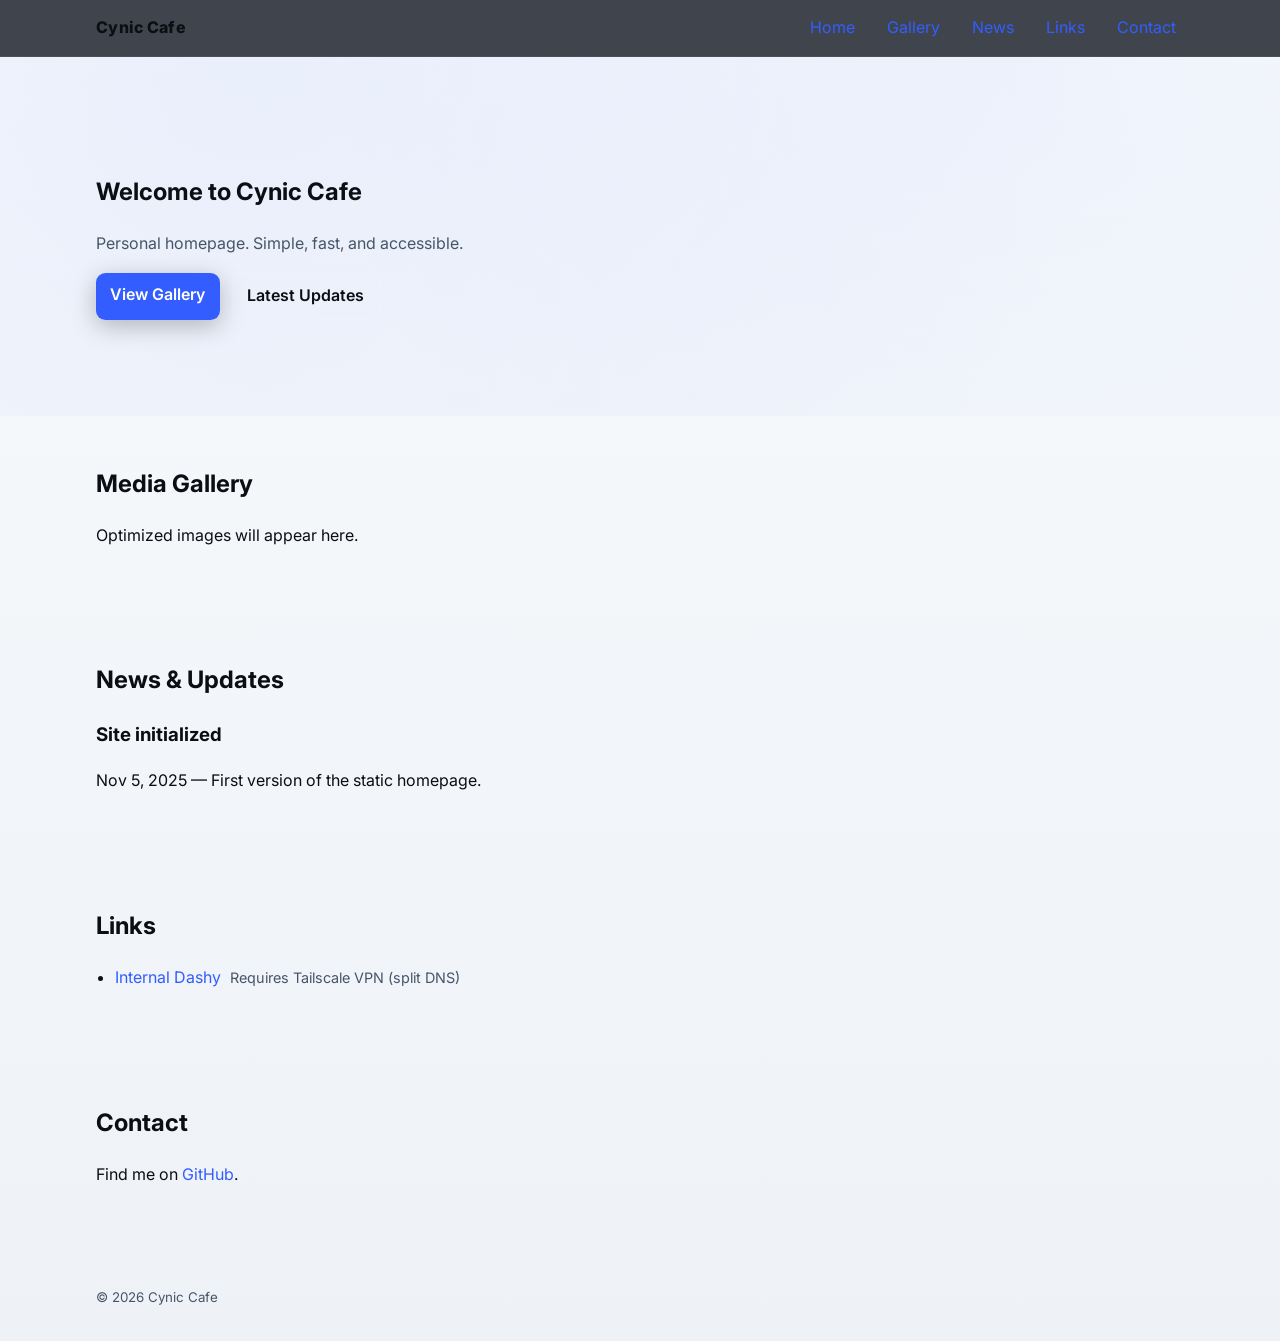
==== index.html @ 46e8c2a1 "chore: remove twitter meta tags; keep basic OpenGraph only" ====
<!DOCTYPE html>
<html lang="en">
<head>
  <meta charset="utf-8" />
  <meta name="viewport" content="width=device-width, initial-scale=1" />
  <title>Cynic Cafe</title>
  <meta name="description" content="Personal homepage for Cynic Cafe" />
  <link rel="canonical" href="https://www.cyniccafe.top/">
  <meta name="theme-color" content="#0b0f14">
  <meta name="color-scheme" content="dark light">
  <link rel="icon" href="/favicon.svg" type="image/svg+xml">
  <link rel="manifest" href="/site.webmanifest">
  <meta property="og:site_name" content="Cynic Cafe">
  <meta property="og:type" content="website">
  <meta property="og:url" content="https://www.cyniccafe.top/">
  <meta property="og:title" content="Cynic Cafe">
  <meta property="og:description" content="Personal homepage for Cynic Cafe">
  <meta property="og:image" content="https://www.cyniccafe.top/favicon.svg">
  <link rel="preconnect" href="https://fonts.googleapis.com">
  <link rel="preconnect" href="https://fonts.gstatic.com" crossorigin>
  <link href="https://fonts.googleapis.com/css2?family=Inter:wght@400;600;800&display=swap" rel="stylesheet">
  <link rel="stylesheet" href="style.css" />
</head>
<body>
  <a class="skip-link" href="#home">Skip to content</a>
  <header class="site-header" role="banner">
    <div class="container">
      <a class="brand" href="#home" aria-label="Cynic Cafe Home">Cynic Cafe</a>
      <nav class="site-nav" aria-label="Primary">
        <ul>
          <li><a href="#home">Home</a></li>
          <li><a href="#gallery">Gallery</a></li>
          <li><a href="#news">News</a></li>
          <li><a href="#links">Links</a></li>
          <li><a href="#contact">Contact</a></li>
        </ul>
      </nav>
    </div>
  </header>

  <main id="home" class="site-main" role="main">
    <section class="hero-section" aria-labelledby="hero-title">
      <div class="container">
        <h1 id="hero-title">Welcome to Cynic Cafe</h1>
        <p class="lead">Personal homepage. Simple, fast, and accessible.</p>
        <div class="hero-actions">
          <a class="button-primary" href="#gallery">View Gallery</a>
          <a class="button-secondary" href="#news">Latest Updates</a>
        </div>
      </div>
    </section>

    <section id="gallery" class="content-section" aria-labelledby="gallery-title">
      <div class="container">
        <h2 id="gallery-title">Media Gallery</h2>
        <p>Optimized images will appear here.</p>
        <div class="gallery-grid" role="list" aria-label="Image gallery">
          <!-- Add images to images/gallery/ and reference here -->
        </div>
      </div>
    </section>

    <section id="news" class="content-section" aria-labelledby="news-title">
      <div class="container">
        <h2 id="news-title">News & Updates</h2>
        <article class="news-item" aria-labelledby="n1-title">
          <h3 id="n1-title">Site initialized</h3>
          <p><time datetime="2025-11-05">Nov 5, 2025</time> — First version of the static homepage.</p>
        </article>
      </div>
    </section>

    <section id="links" class="content-section" aria-labelledby="links-title">
      <div class="container">
        <h2 id="links-title">Links</h2>
        <ul class="link-list">
          <li>
            <a href="http://dashy.home.cyniccafe.top" target="_blank" rel="noopener noreferrer">Internal Dashy</a>
            <span class="note">Requires Tailscale VPN (split DNS)</span>
          </li>
        </ul>
      </div>
    </section>

    <section id="contact" class="content-section" aria-labelledby="contact-title">
      <div class="container">
        <h2 id="contact-title">Contact</h2>
        <p>Find me on <a href="https://github.com/dagon575" target="_blank" rel="noopener noreferrer">GitHub</a>.</p>
      </div>
    </section>
  </main>

  <footer class="site-footer" role="contentinfo">
    <div class="container">
      <small>© <span id="year"></span> Cynic Cafe</small>
    </div>
  </footer>

  <script>
    document.getElementById('year').textContent = new Date().getFullYear();
  </script>
</body>
</html>
---- style.css ----
/* CSS for Cynic Cafe - Mobile-first, semantic, accessible */
:root{
  --color-bg: #0b0f14;
  --color-surface: #121821;
  --color-text: #e6edf3;
  --color-muted: #9aa8b4;
  --color-accent: #7c9cff;
  --space-1: .25rem;
  --space-2: .5rem;
  --space-3: .75rem;
  --space-4: 1rem;
  --space-6: 1.5rem;
  --space-8: 2rem;
  --radius-2: .5rem;
  --max-w: 70rem;
  --shadow-1: 0 1px 2px rgba(0,0,0,.3);
  --shadow-2: 0 6px 24px rgba(0,0,0,.25);
}

*{box-sizing:border-box}
html{scroll-behavior:smooth}
body{
  margin:0;
  font-family: Inter, system-ui, -apple-system, Segoe UI, Roboto, Arial, sans-serif;
  line-height:1.6;
  color:var(--color-text);
  background:linear-gradient(180deg, #0b0f14 0%, #0e141b 100%);
}
img{max-width:100%;display:block}
a{color:var(--color-accent);text-decoration:none}
a:hover{text-decoration:underline}
.skip-link{position:absolute;left:-9999px;top:auto;width:1px;height:1px;overflow:hidden}
.skip-link:focus{left:var(--space-4);top:var(--space-4);width:auto;height:auto;padding:.5rem .75rem;background:var(--color-accent);color:#08101f;border-radius:.5rem;z-index:1000;box-shadow:var(--shadow-2)}
:focus-visible{outline:2px solid var(--color-accent);outline-offset:2px}

.container{max-width:var(--max-w);margin-inline:auto;padding:0 var(--space-4)}

.site-header{
  position:sticky;top:0;z-index:10;
  background:rgba(18,24,33,.8);backdrop-filter:saturate(180%) blur(10px);
  border-bottom:1px solid rgba(255,255,255,.06);
}
.site-header .container{display:flex;align-items:center;justify-content:space-between;height:3.5rem}
.brand{font-weight:800;color:var(--color-text);letter-spacing:.3px}
.site-nav ul{margin:0;padding:0;list-style:none;display:flex;gap:var(--space-4)}
.site-nav a{padding:.25rem .5rem;border-radius:.375rem}
.site-nav a:hover{background:rgba(255,255,255,.06);text-decoration:none}

.hero-section{
  padding: clamp(3rem, 8vw, 6rem) 0;
  background:
    radial-gradient(1200px 1200px at 20% -10%, rgba(124,156,255,.12), transparent 70%),
    radial-gradient(1000px 1000px at 80% 0%, rgba(124,156,255,.08), transparent 70%);
}
.hero-section .lead{color:var(--color-muted);max-width:50ch}
.hero-actions{display:flex;gap:var(--space-3);margin-top:var(--space-4);flex-wrap:wrap}
.button-primary,.button-secondary{display:inline-block;padding:.6rem .9rem;border-radius:.6rem;font-weight:600}
.button-primary{background:var(--color-accent);color:#08101f;box-shadow:var(--shadow-2)}
.button-secondary{border:1px solid rgba(255,255,255,.12);color:var(--color-text);background:rgba(255,255,255,.02)}
.button-secondary:hover{background:rgba(255,255,255,.06)}

.content-section{padding:3rem 0;border-top:1px solid rgba(255,255,255,.06)}
.content-section h2{margin-top:0}
.link-list{padding-left:1.2rem}
.note{color:var(--color-muted);margin-left:.5ch;font-size:.9em}

.gallery-grid{display:grid;grid-template-columns:1fr 1fr;gap:var(--space-4)}
@media (min-width: 48rem){
  .gallery-grid{grid-template-columns:repeat(3,1fr)}
}
@media (min-width: 64rem){
  .gallery-grid{grid-template-columns:repeat(4,1fr)}
}

@media (prefers-color-scheme: light){
  :root{
    --color-bg:#f8fafc;
    --color-surface:#ffffff;
    --color-text:#0b0f14;
    --color-muted:#475569;
    --color-accent:#335dff;
  }
  body{background:linear-gradient(180deg, #f8fafc 0%, #eef2f7 100%)}
  .button-primary{color:#ffffff}
}

.site-footer{padding:2rem 0;color:var(--color-muted)}

/* Reduced motion */
@media (prefers-reduced-motion: reduce){
  html{scroll-behavior:auto}
}
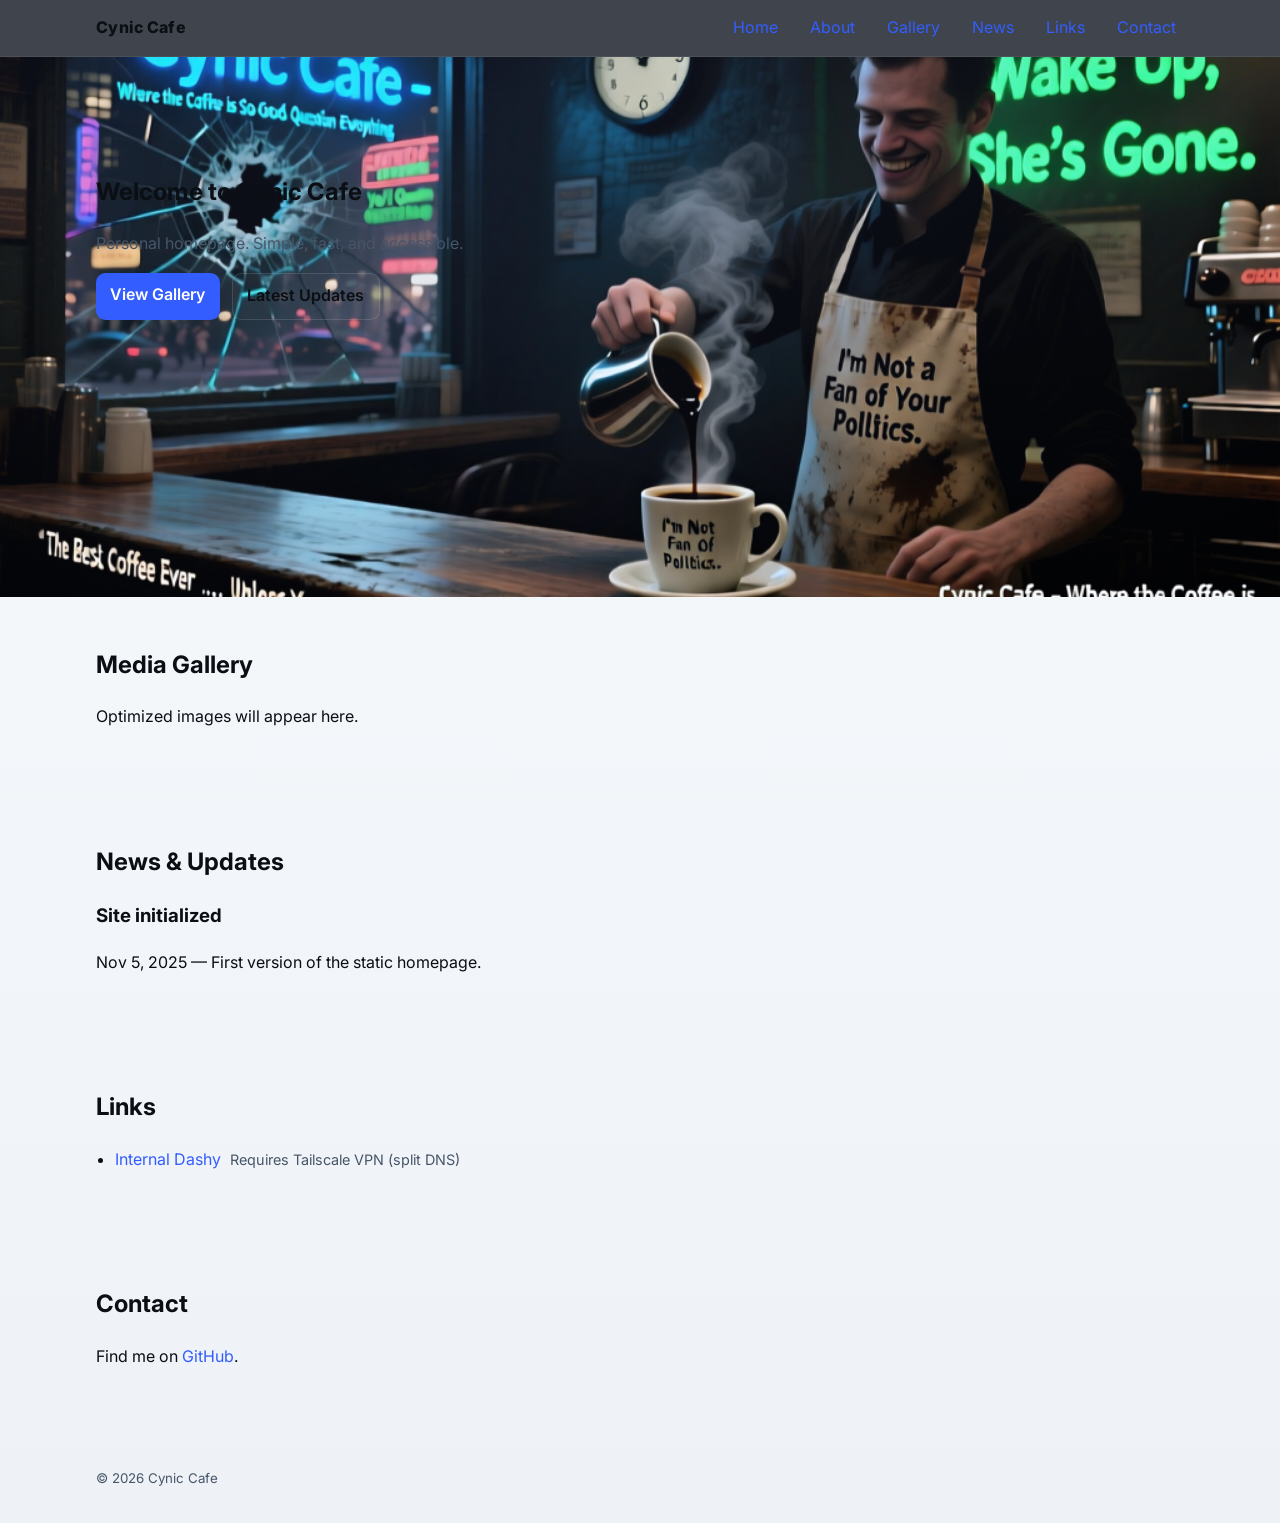
==== commit c02d6fc0: "Add About page with sarcasm-focused copy and nav link" ====
--- a/index.html
+++ b/index.html
@@ -29,6 +29,7 @@
       <nav class="site-nav" aria-label="Primary">
         <ul>
           <li><a href="#home">Home</a></li>
+          <li><a href="about.html">About</a></li>
           <li><a href="#gallery">Gallery</a></li>
           <li><a href="#news">News</a></li>
           <li><a href="#links">Links</a></li>
--- a/style.css
+++ b/style.css
@@ -48,9 +48,14 @@
 
 .hero-section{
   padding: clamp(3rem, 8vw, 6rem) 0;
-  background:
+  background-image:
     radial-gradient(1200px 1200px at 20% -10%, rgba(124,156,255,.12), transparent 70%),
-    radial-gradient(1000px 1000px at 80% 0%, rgba(124,156,255,.08), transparent 70%);
+    radial-gradient(1000px 1000px at 80% 0%, rgba(124,156,255,.08), transparent 70%),
+    url("images/media/CyniccafeWallpaper.png");
+  background-size: auto, auto, cover;
+  background-position: 20% -10%, 80% 0%, center;
+  background-repeat: no-repeat, no-repeat, no-repeat;
+  min-height: 60vh;
 }
 .hero-section .lead{color:var(--color-muted);max-width:50ch}
 .hero-actions{display:flex;gap:var(--space-3);margin-top:var(--space-4);flex-wrap:wrap}
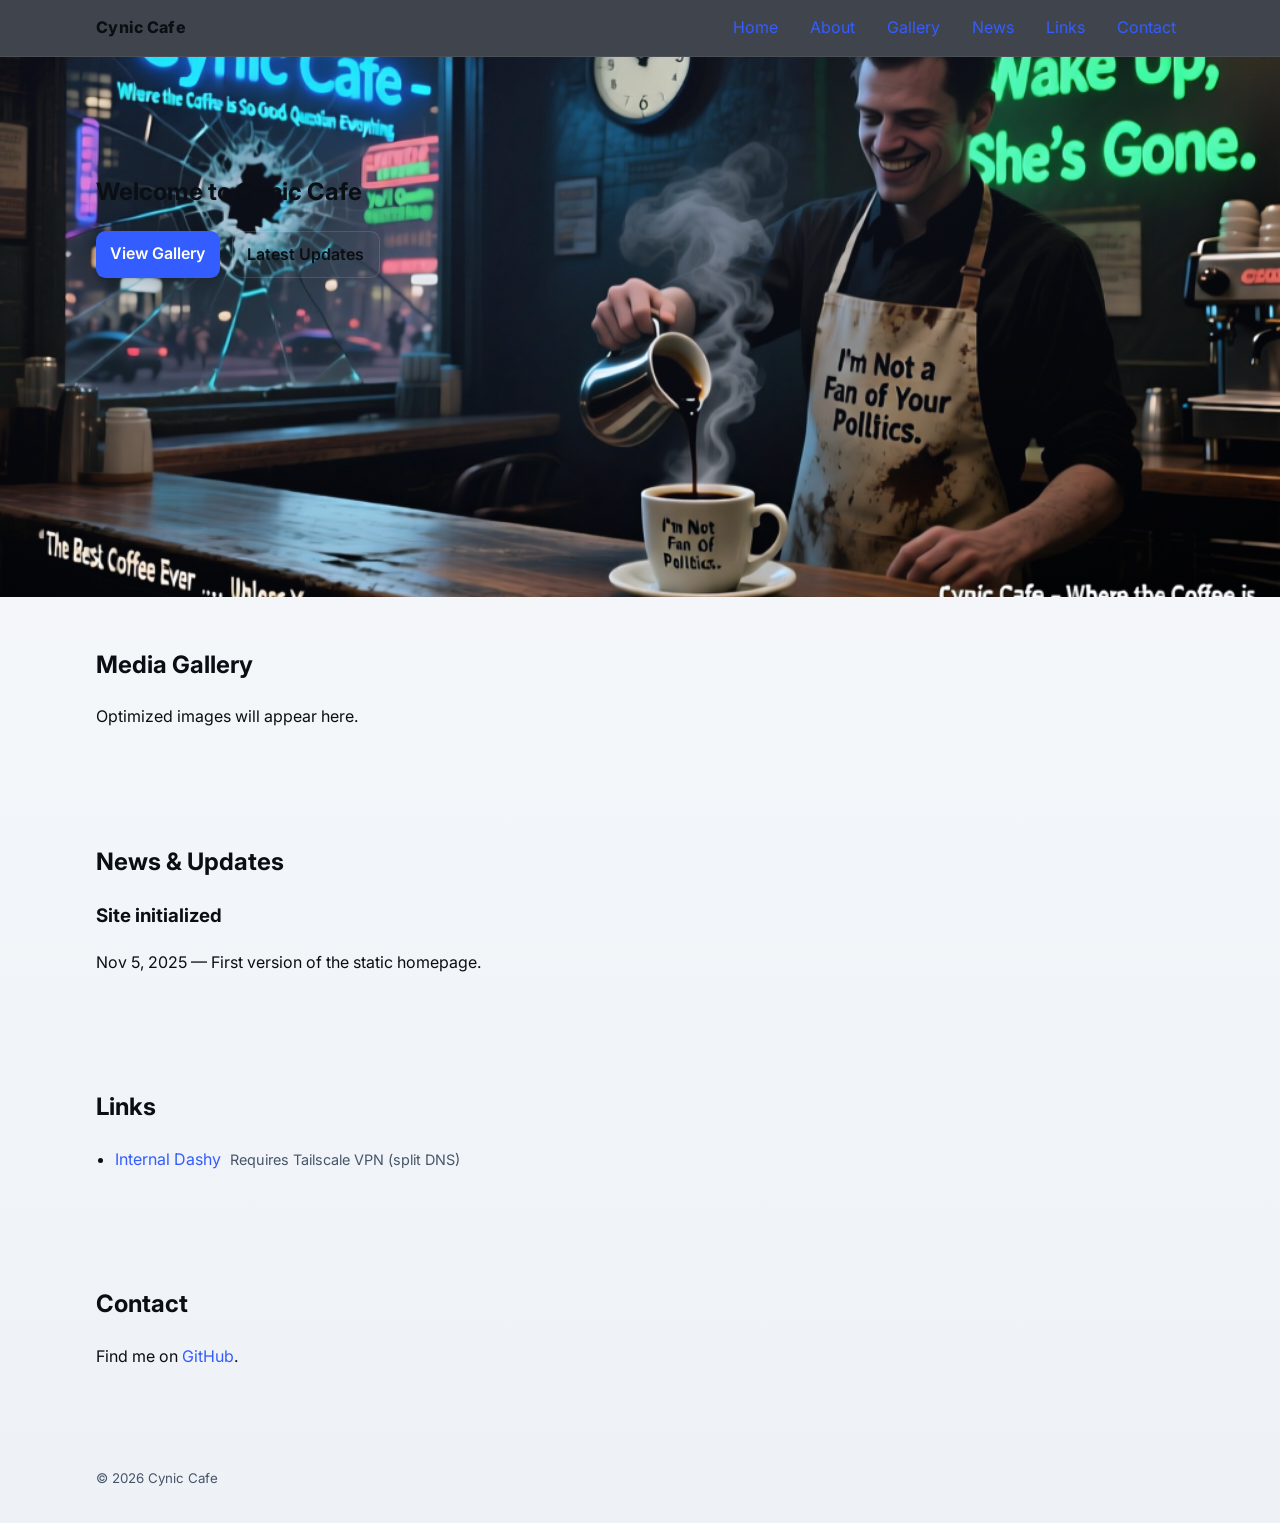
==== commit 5586332c: "Remove hero lead tagline from hero section" ====
--- a/index.html
+++ b/index.html
@@ -43,7 +43,6 @@
     <section class="hero-section" aria-labelledby="hero-title">
       <div class="container">
         <h1 id="hero-title">Welcome to Cynic Cafe</h1>
-        <p class="lead">Personal homepage. Simple, fast, and accessible.</p>
         <div class="hero-actions">
           <a class="button-primary" href="#gallery">View Gallery</a>
           <a class="button-secondary" href="#news">Latest Updates</a>
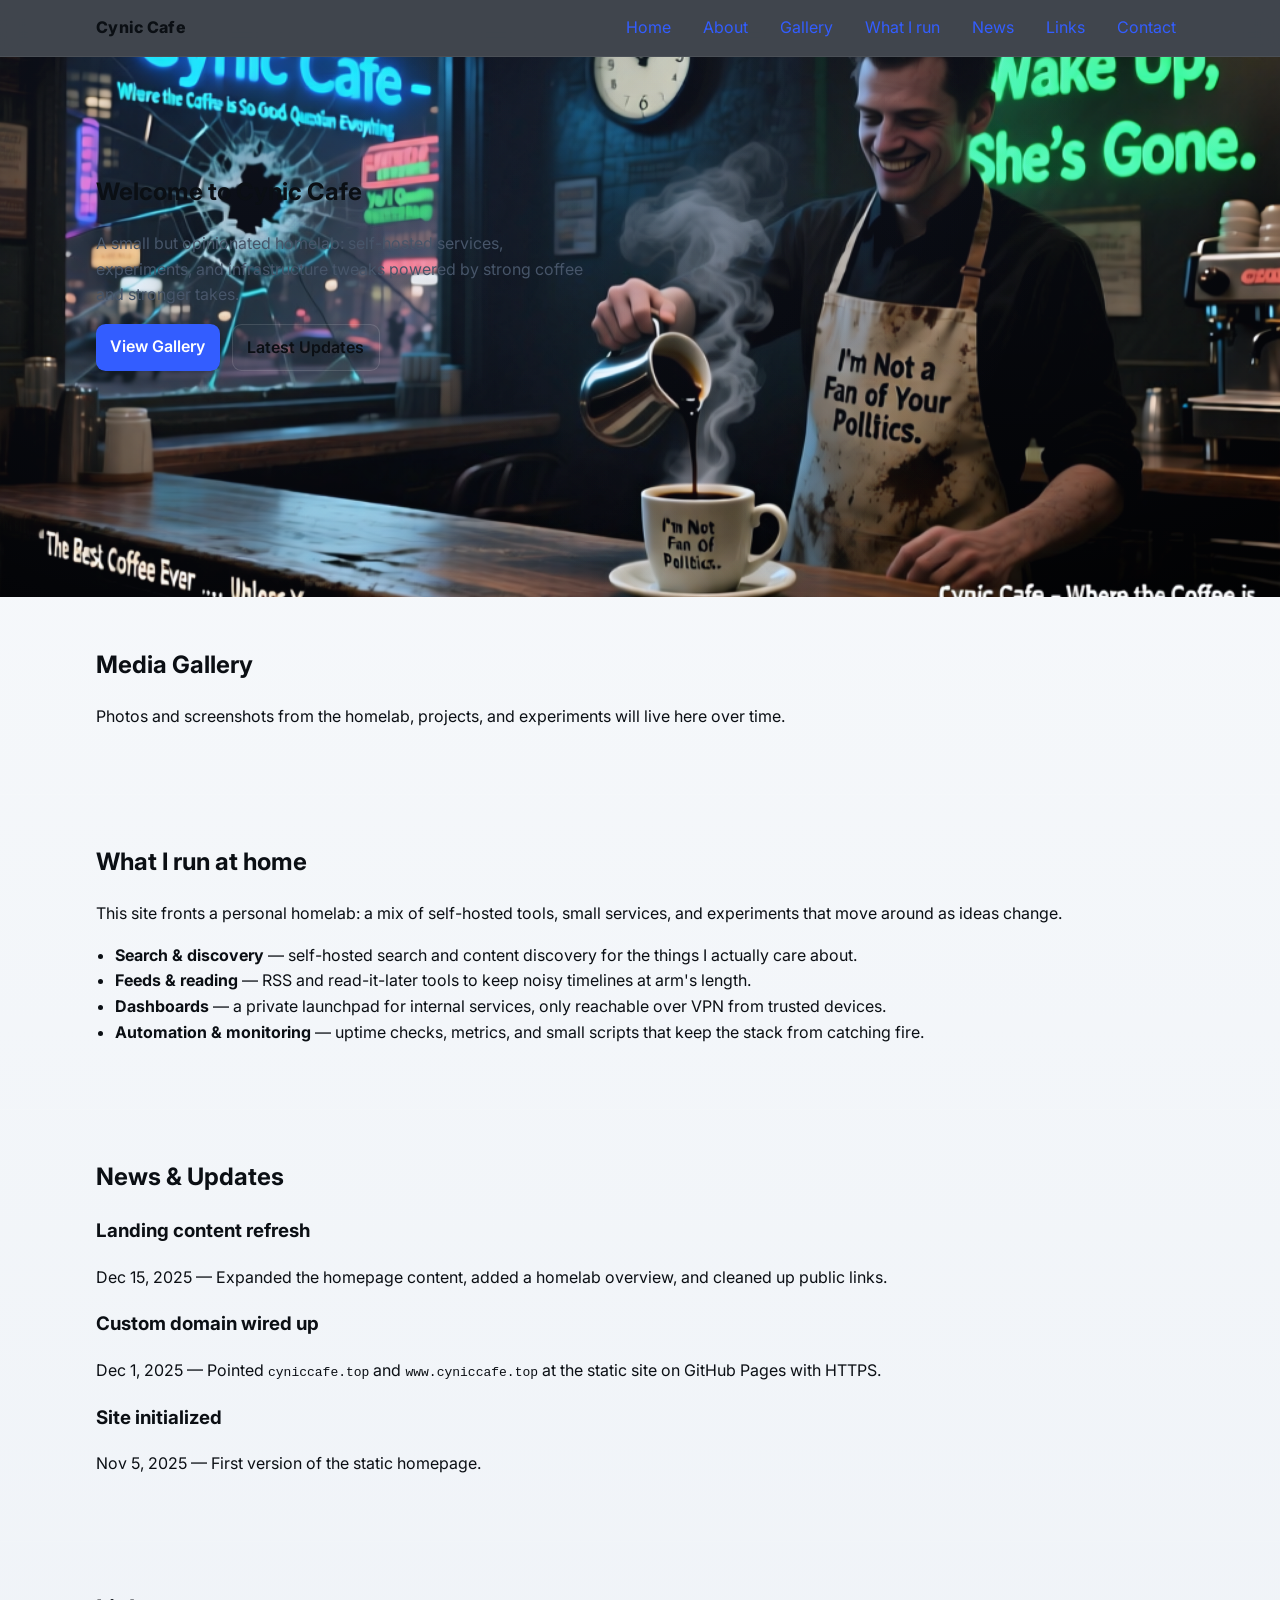
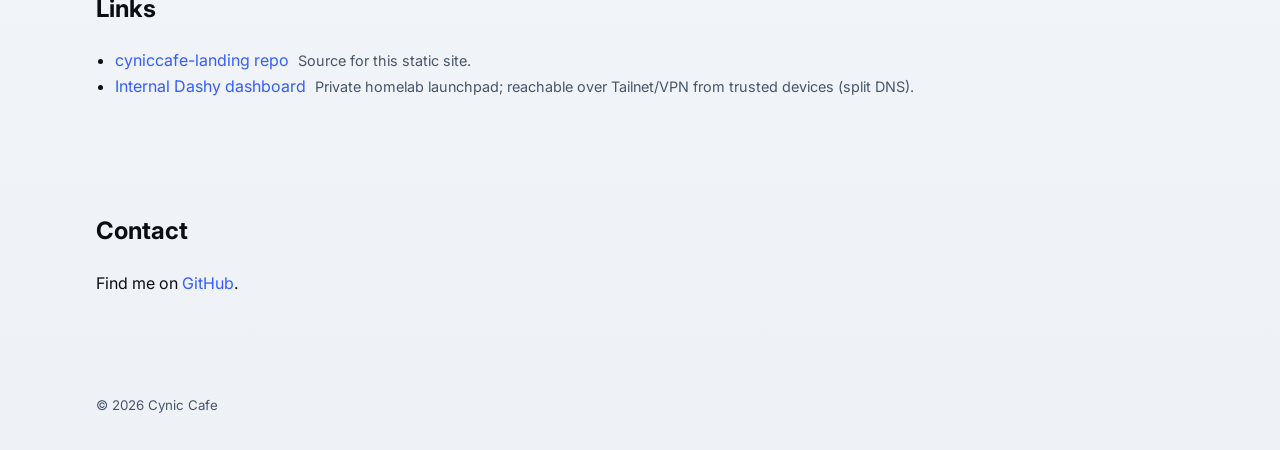
==== commit b95a5f48: "Enhance homepage content and links for issue #1" ====
--- a/index.html
+++ b/index.html
@@ -1,103 +1,205 @@
 <!DOCTYPE html>
 <html lang="en">
-<head>
-  <meta charset="utf-8" />
-  <meta name="viewport" content="width=device-width, initial-scale=1" />
-  <title>Cynic Cafe</title>
-  <meta name="description" content="Personal homepage for Cynic Cafe" />
-  <link rel="canonical" href="https://www.cyniccafe.top/">
-  <meta name="theme-color" content="#0b0f14">
-  <meta name="color-scheme" content="dark light">
-  <link rel="icon" href="/favicon.svg" type="image/svg+xml">
-  <link rel="manifest" href="/site.webmanifest">
-  <meta property="og:site_name" content="Cynic Cafe">
-  <meta property="og:type" content="website">
-  <meta property="og:url" content="https://www.cyniccafe.top/">
-  <meta property="og:title" content="Cynic Cafe">
-  <meta property="og:description" content="Personal homepage for Cynic Cafe">
-  <meta property="og:image" content="https://www.cyniccafe.top/favicon.svg">
-  <link rel="preconnect" href="https://fonts.googleapis.com">
-  <link rel="preconnect" href="https://fonts.gstatic.com" crossorigin>
-  <link href="https://fonts.googleapis.com/css2?family=Inter:wght@400;600;800&display=swap" rel="stylesheet">
-  <link rel="stylesheet" href="style.css" />
-</head>
-<body>
-  <a class="skip-link" href="#home">Skip to content</a>
-  <header class="site-header" role="banner">
-    <div class="container">
-      <a class="brand" href="#home" aria-label="Cynic Cafe Home">Cynic Cafe</a>
-      <nav class="site-nav" aria-label="Primary">
-        <ul>
-          <li><a href="#home">Home</a></li>
-          <li><a href="about.html">About</a></li>
-          <li><a href="#gallery">Gallery</a></li>
-          <li><a href="#news">News</a></li>
-          <li><a href="#links">Links</a></li>
-          <li><a href="#contact">Contact</a></li>
-        </ul>
-      </nav>
-    </div>
-  </header>
-
-  <main id="home" class="site-main" role="main">
-    <section class="hero-section" aria-labelledby="hero-title">
+  <head>
+    <meta charset="utf-8" />
+    <meta name="viewport" content="width=device-width, initial-scale=1" />
+    <title>Cynic Cafe</title>
+    <meta name="description" content="Personal homepage for Cynic Cafe" />
+    <link rel="canonical" href="https://www.cyniccafe.top/" />
+    <meta name="theme-color" content="#0b0f14" />
+    <meta name="color-scheme" content="dark light" />
+    <link rel="icon" href="/favicon.svg" type="image/svg+xml" />
+    <link rel="manifest" href="/site.webmanifest" />
+    <meta property="og:site_name" content="Cynic Cafe" />
+    <meta property="og:type" content="website" />
+    <meta property="og:url" content="https://www.cyniccafe.top/" />
+    <meta property="og:title" content="Cynic Cafe" />
+    <meta
+      property="og:description"
+      content="Personal homepage for Cynic Cafe"
+    />
+    <meta property="og:image" content="https://www.cyniccafe.top/favicon.svg" />
+    <link rel="preconnect" href="https://fonts.googleapis.com" />
+    <link rel="preconnect" href="https://fonts.gstatic.com" crossorigin />
+    <link
+      href="https://fonts.googleapis.com/css2?family=Inter:wght@400;600;800&display=swap"
+      rel="stylesheet"
+    />
+    <link rel="stylesheet" href="style.css" />
+  </head>
+  <body>
+    <a class="skip-link" href="#home">Skip to content</a>
+    <header class="site-header" role="banner">
       <div class="container">
-        <h1 id="hero-title">Welcome to Cynic Cafe</h1>
-        <div class="hero-actions">
-          <a class="button-primary" href="#gallery">View Gallery</a>
-          <a class="button-secondary" href="#news">Latest Updates</a>
-        </div>
+        <a class="brand" href="#home" aria-label="Cynic Cafe Home"
+          >Cynic Cafe</a
+        >
+        <nav class="site-nav" aria-label="Primary">
+          <ul>
+            <li><a href="#home">Home</a></li>
+            <li><a href="about.html">About</a></li>
+            <li><a href="#gallery">Gallery</a></li>
+            <li><a href="#homelab">What I run</a></li>
+            <li><a href="#news">News</a></li>
+            <li><a href="#links">Links</a></li>
+            <li><a href="#contact">Contact</a></li>
+          </ul>
+        </nav>
       </div>
-    </section>
-
-    <section id="gallery" class="content-section" aria-labelledby="gallery-title">
+    </header>
+
+    <main id="home" class="site-main" role="main">
+      <section class="hero-section" aria-labelledby="hero-title">
+        <div class="container">
+          <h1 id="hero-title">Welcome to Cynic Cafe</h1>
+          <p class="lead">
+            A small but opinionated homelab: self-hosted services, experiments,
+            and infrastructure tweaks powered by strong coffee and stronger
+            takes.
+          </p>
+          <div class="hero-actions">
+            <a class="button-primary" href="#gallery">View Gallery</a>
+            <a class="button-secondary" href="#news">Latest Updates</a>
+          </div>
+        </div>
+      </section>
+
+      <section
+        id="gallery"
+        class="content-section"
+        aria-labelledby="gallery-title"
+      >
+        <div class="container">
+          <h2 id="gallery-title">Media Gallery</h2>
+          <p>
+            Photos and screenshots from the homelab, projects, and experiments
+            will live here over time.
+          </p>
+          <div class="gallery-grid" role="list" aria-label="Image gallery">
+            <!-- Add images to images/gallery/ and reference here -->
+          </div>
+        </div>
+      </section>
+
+      <section
+        id="homelab"
+        class="content-section"
+        aria-labelledby="homelab-title"
+      >
+        <div class="container">
+          <h2 id="homelab-title">What I run at home</h2>
+          <p>
+            This site fronts a personal homelab: a mix of self-hosted tools,
+            small services, and experiments that move around as ideas change.
+          </p>
+          <ul class="link-list">
+            <li>
+              <strong>Search &amp; discovery</strong> &mdash; self-hosted search
+              and content discovery for the things I actually care about.
+            </li>
+            <li>
+              <strong>Feeds &amp; reading</strong> &mdash; RSS and read-it-later
+              tools to keep noisy timelines at arm's length.
+            </li>
+            <li>
+              <strong>Dashboards</strong> &mdash; a private launchpad for
+              internal services, only reachable over VPN from trusted devices.
+            </li>
+            <li>
+              <strong>Automation &amp; monitoring</strong> &mdash; uptime
+              checks, metrics, and small scripts that keep the stack from
+              catching fire.
+            </li>
+          </ul>
+        </div>
+      </section>
+
+      <section id="news" class="content-section" aria-labelledby="news-title">
+        <div class="container">
+          <h2 id="news-title">News &amp; Updates</h2>
+          <article class="news-item" aria-labelledby="n3-title">
+            <h3 id="n3-title">Landing content refresh</h3>
+            <p>
+              <time datetime="2025-12-15">Dec 15, 2025</time> &mdash; Expanded
+              the homepage content, added a homelab overview, and cleaned up
+              public links.
+            </p>
+          </article>
+          <article class="news-item" aria-labelledby="n2-title">
+            <h3 id="n2-title">Custom domain wired up</h3>
+            <p>
+              <time datetime="2025-12-01">Dec 1, 2025</time> &mdash; Pointed
+              <code>cyniccafe.top</code> and <code>www.cyniccafe.top</code> at
+              the static site on GitHub Pages with HTTPS.
+            </p>
+          </article>
+          <article class="news-item" aria-labelledby="n1-title">
+            <h3 id="n1-title">Site initialized</h3>
+            <p>
+              <time datetime="2025-11-05">Nov 5, 2025</time> &mdash; First
+              version of the static homepage.
+            </p>
+          </article>
+        </div>
+      </section>
+
+      <section id="links" class="content-section" aria-labelledby="links-title">
+        <div class="container">
+          <h2 id="links-title">Links</h2>
+          <ul class="link-list">
+            <li>
+              <a
+                href="https://github.com/Dagon575/cyniccafe-landing"
+                target="_blank"
+                rel="noopener noreferrer"
+                >cyniccafe-landing repo</a
+              >
+              <span class="note">Source for this static site.</span>
+            </li>
+            <li>
+              <a
+                href="http://dashy.home.cyniccafe.top"
+                target="_blank"
+                rel="noopener noreferrer"
+                >Internal Dashy dashboard</a
+              >
+              <span class="note"
+                >Private homelab launchpad; reachable over Tailnet/VPN from
+                trusted devices (split DNS).</span
+              >
+            </li>
+          </ul>
+        </div>
+      </section>
+
+      <section
+        id="contact"
+        class="content-section"
+        aria-labelledby="contact-title"
+      >
+        <div class="container">
+          <h2 id="contact-title">Contact</h2>
+          <p>
+            Find me on
+            <a
+              href="https://github.com/dagon575"
+              target="_blank"
+              rel="noopener noreferrer"
+              >GitHub</a
+            >.
+          </p>
+        </div>
+      </section>
+    </main>
+
+    <footer class="site-footer" role="contentinfo">
       <div class="container">
-        <h2 id="gallery-title">Media Gallery</h2>
-        <p>Optimized images will appear here.</p>
-        <div class="gallery-grid" role="list" aria-label="Image gallery">
-          <!-- Add images to images/gallery/ and reference here -->
-        </div>
+        <small>© <span id="year"></span> Cynic Cafe</small>
       </div>
-    </section>
-
-    <section id="news" class="content-section" aria-labelledby="news-title">
-      <div class="container">
-        <h2 id="news-title">News & Updates</h2>
-        <article class="news-item" aria-labelledby="n1-title">
-          <h3 id="n1-title">Site initialized</h3>
-          <p><time datetime="2025-11-05">Nov 5, 2025</time> — First version of the static homepage.</p>
-        </article>
-      </div>
-    </section>
-
-    <section id="links" class="content-section" aria-labelledby="links-title">
-      <div class="container">
-        <h2 id="links-title">Links</h2>
-        <ul class="link-list">
-          <li>
-            <a href="http://dashy.home.cyniccafe.top" target="_blank" rel="noopener noreferrer">Internal Dashy</a>
-            <span class="note">Requires Tailscale VPN (split DNS)</span>
-          </li>
-        </ul>
-      </div>
-    </section>
-
-    <section id="contact" class="content-section" aria-labelledby="contact-title">
-      <div class="container">
-        <h2 id="contact-title">Contact</h2>
-        <p>Find me on <a href="https://github.com/dagon575" target="_blank" rel="noopener noreferrer">GitHub</a>.</p>
-      </div>
-    </section>
-  </main>
-
-  <footer class="site-footer" role="contentinfo">
-    <div class="container">
-      <small>© <span id="year"></span> Cynic Cafe</small>
-    </div>
-  </footer>
-
-  <script>
-    document.getElementById('year').textContent = new Date().getFullYear();
-  </script>
-</body>
+    </footer>
+
+    <script>
+      document.getElementById("year").textContent = new Date().getFullYear();
+    </script>
+  </body>
 </html>
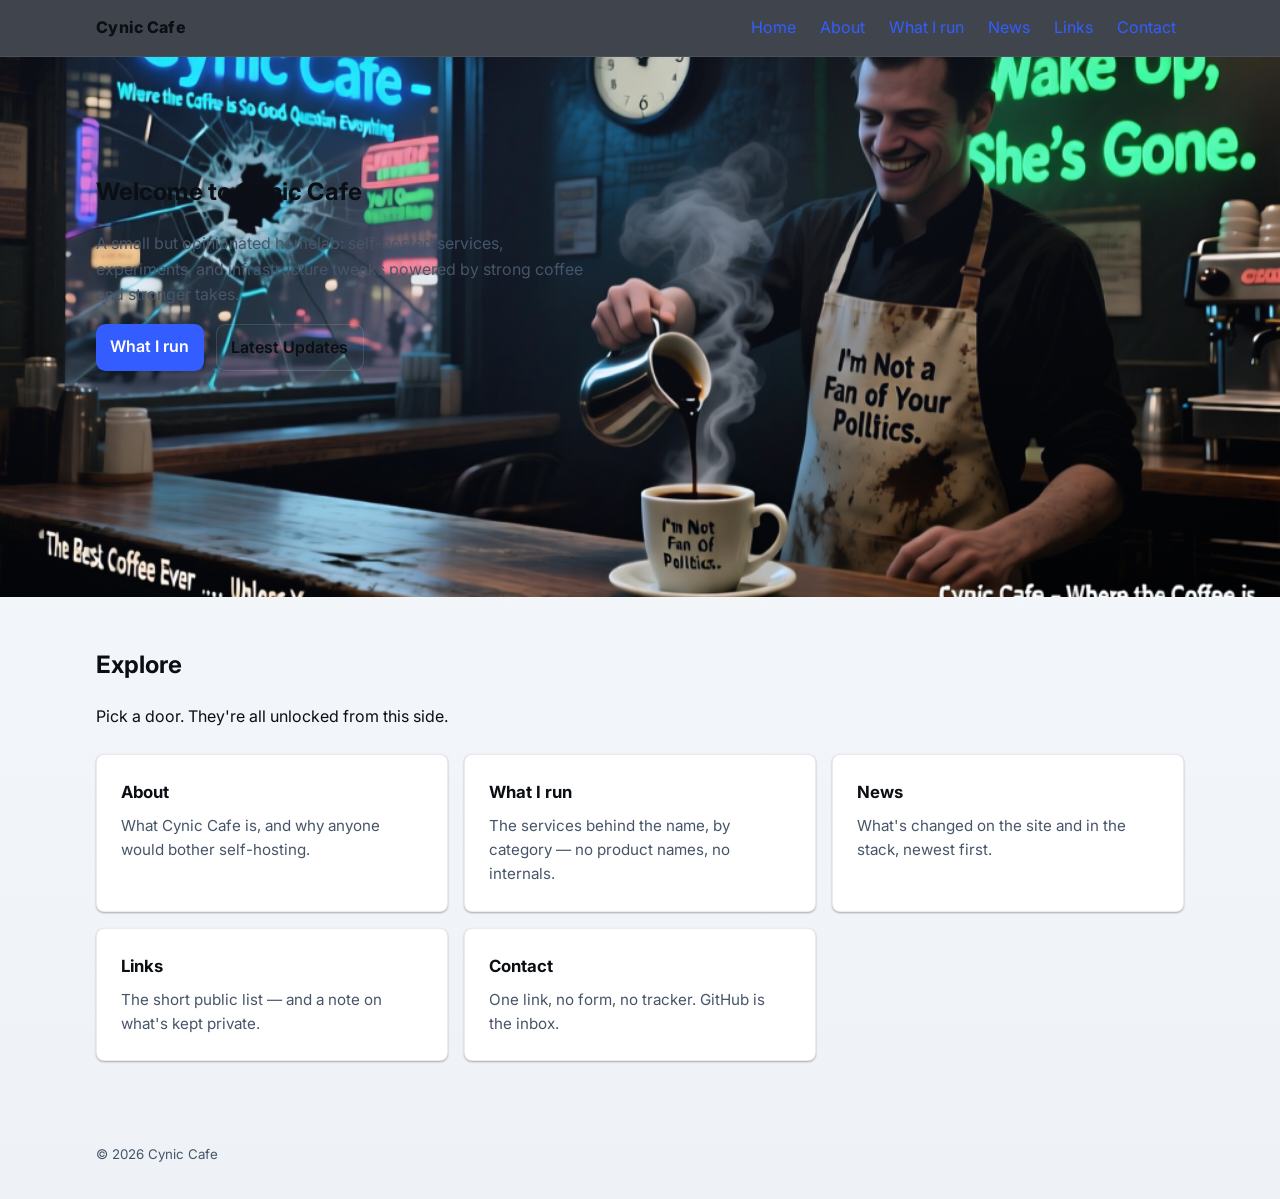
==== commit 18393d28: "Split site into pages and rework content Break the single-page site into focused subpages (homelab, " ====
--- a/index.html
+++ b/index.html
@@ -1,4 +1,4 @@
-<!DOCTYPE html>
+<!doctype html>
 <html lang="en">
   <head>
     <meta charset="utf-8" />
@@ -8,7 +8,12 @@
     <link rel="canonical" href="https://www.cyniccafe.top/" />
     <meta name="theme-color" content="#0b0f14" />
     <meta name="color-scheme" content="dark light" />
-    <link rel="icon" href="/favicon.svg" type="image/svg+xml" />
+    <link
+      rel="icon"
+      href="/assets/favicon-32x32.png"
+      type="image/png"
+      sizes="32x32"
+    />
     <link rel="manifest" href="/site.webmanifest" />
     <meta property="og:site_name" content="Cynic Cafe" />
     <meta property="og:type" content="website" />
@@ -18,7 +23,10 @@
       property="og:description"
       content="Personal homepage for Cynic Cafe"
     />
-    <meta property="og:image" content="https://www.cyniccafe.top/favicon.svg" />
+    <meta
+      property="og:image"
+      content="https://www.cyniccafe.top/assets/favicon-512x512.png"
+    />
     <link rel="preconnect" href="https://fonts.googleapis.com" />
     <link rel="preconnect" href="https://fonts.gstatic.com" crossorigin />
     <link
@@ -31,18 +39,17 @@
     <a class="skip-link" href="#home">Skip to content</a>
     <header class="site-header" role="banner">
       <div class="container">
-        <a class="brand" href="#home" aria-label="Cynic Cafe Home"
+        <a class="brand" href="/" aria-label="Cynic Cafe Home" aria-current="page"
           >Cynic Cafe</a
         >
         <nav class="site-nav" aria-label="Primary">
           <ul>
-            <li><a href="#home">Home</a></li>
+            <li><a href="/" aria-current="page">Home</a></li>
             <li><a href="about.html">About</a></li>
-            <li><a href="#gallery">Gallery</a></li>
-            <li><a href="#homelab">What I run</a></li>
-            <li><a href="#news">News</a></li>
-            <li><a href="#links">Links</a></li>
-            <li><a href="#contact">Contact</a></li>
+            <li><a href="homelab.html">What I run</a></li>
+            <li><a href="news.html">News</a></li>
+            <li><a href="links.html">Links</a></li>
+            <li><a href="contact.html">Contact</a></li>
           </ul>
         </nav>
       </div>
@@ -58,143 +65,45 @@
             takes.
           </p>
           <div class="hero-actions">
-            <a class="button-primary" href="#gallery">View Gallery</a>
-            <a class="button-secondary" href="#news">Latest Updates</a>
+            <a class="button-primary" href="homelab.html">What I run</a>
+            <a class="button-secondary" href="news.html">Latest Updates</a>
           </div>
         </div>
       </section>
 
-      <section
-        id="gallery"
-        class="content-section"
-        aria-labelledby="gallery-title"
-      >
+      <section class="content-section" aria-labelledby="explore-title">
         <div class="container">
-          <h2 id="gallery-title">Media Gallery</h2>
-          <p>
-            Photos and screenshots from the homelab, projects, and experiments
-            will live here over time.
-          </p>
-          <div class="gallery-grid" role="list" aria-label="Image gallery">
-            <!-- Add images to images/gallery/ and reference here -->
+          <h2 id="explore-title">Explore</h2>
+          <p>Pick a door. They're all unlocked from this side.</p>
+          <div class="card-grid teaser-grid" aria-label="Site sections">
+            <a class="teaser-card" href="about.html">
+              <h3>About</h3>
+              <p>What Cynic Cafe is, and why anyone would bother self-hosting.</p>
+            </a>
+            <a class="teaser-card" href="homelab.html">
+              <h3>What I run</h3>
+              <p>The services behind the name, by category &mdash; no product names, no internals.</p>
+            </a>
+            <a class="teaser-card" href="news.html">
+              <h3>News</h3>
+              <p>What's changed on the site and in the stack, newest first.</p>
+            </a>
+            <a class="teaser-card" href="links.html">
+              <h3>Links</h3>
+              <p>The short public list &mdash; and a note on what's kept private.</p>
+            </a>
+            <a class="teaser-card" href="contact.html">
+              <h3>Contact</h3>
+              <p>One link, no form, no tracker. GitHub is the inbox.</p>
+            </a>
           </div>
-        </div>
-      </section>
-
-      <section
-        id="homelab"
-        class="content-section"
-        aria-labelledby="homelab-title"
-      >
-        <div class="container">
-          <h2 id="homelab-title">What I run at home</h2>
-          <p>
-            This site fronts a personal homelab: a mix of self-hosted tools,
-            small services, and experiments that move around as ideas change.
-          </p>
-          <ul class="link-list">
-            <li>
-              <strong>Search &amp; discovery</strong> &mdash; self-hosted search
-              and content discovery for the things I actually care about.
-            </li>
-            <li>
-              <strong>Feeds &amp; reading</strong> &mdash; RSS and read-it-later
-              tools to keep noisy timelines at arm's length.
-            </li>
-            <li>
-              <strong>Dashboards</strong> &mdash; a private launchpad for
-              internal services, only reachable over VPN from trusted devices.
-            </li>
-            <li>
-              <strong>Automation &amp; monitoring</strong> &mdash; uptime
-              checks, metrics, and small scripts that keep the stack from
-              catching fire.
-            </li>
-          </ul>
-        </div>
-      </section>
-
-      <section id="news" class="content-section" aria-labelledby="news-title">
-        <div class="container">
-          <h2 id="news-title">News &amp; Updates</h2>
-          <article class="news-item" aria-labelledby="n3-title">
-            <h3 id="n3-title">Landing content refresh</h3>
-            <p>
-              <time datetime="2025-12-15">Dec 15, 2025</time> &mdash; Expanded
-              the homepage content, added a homelab overview, and cleaned up
-              public links.
-            </p>
-          </article>
-          <article class="news-item" aria-labelledby="n2-title">
-            <h3 id="n2-title">Custom domain wired up</h3>
-            <p>
-              <time datetime="2025-12-01">Dec 1, 2025</time> &mdash; Pointed
-              <code>cyniccafe.top</code> and <code>www.cyniccafe.top</code> at
-              the static site on GitHub Pages with HTTPS.
-            </p>
-          </article>
-          <article class="news-item" aria-labelledby="n1-title">
-            <h3 id="n1-title">Site initialized</h3>
-            <p>
-              <time datetime="2025-11-05">Nov 5, 2025</time> &mdash; First
-              version of the static homepage.
-            </p>
-          </article>
-        </div>
-      </section>
-
-      <section id="links" class="content-section" aria-labelledby="links-title">
-        <div class="container">
-          <h2 id="links-title">Links</h2>
-          <ul class="link-list">
-            <li>
-              <a
-                href="https://github.com/Dagon575/cyniccafe-landing"
-                target="_blank"
-                rel="noopener noreferrer"
-                >cyniccafe-landing repo</a
-              >
-              <span class="note">Source for this static site.</span>
-            </li>
-            <li>
-              <a
-                href="http://dashy.home.cyniccafe.top"
-                target="_blank"
-                rel="noopener noreferrer"
-                >Internal Dashy dashboard</a
-              >
-              <span class="note"
-                >Private homelab launchpad; reachable over Tailnet/VPN from
-                trusted devices (split DNS).</span
-              >
-            </li>
-          </ul>
-        </div>
-      </section>
-
-      <section
-        id="contact"
-        class="content-section"
-        aria-labelledby="contact-title"
-      >
-        <div class="container">
-          <h2 id="contact-title">Contact</h2>
-          <p>
-            Find me on
-            <a
-              href="https://github.com/dagon575"
-              target="_blank"
-              rel="noopener noreferrer"
-              >GitHub</a
-            >.
-          </p>
         </div>
       </section>
     </main>
 
     <footer class="site-footer" role="contentinfo">
       <div class="container">
-        <small>© <span id="year"></span> Cynic Cafe</small>
+        <small>&copy; <span id="year"></span> Cynic Cafe</small>
       </div>
     </footer>
 
--- a/style.css
+++ b/style.css
@@ -40,10 +40,12 @@
   background:rgba(18,24,33,.8);backdrop-filter:saturate(180%) blur(10px);
   border-bottom:1px solid rgba(255,255,255,.06);
 }
-.site-header .container{display:flex;align-items:center;justify-content:space-between;height:3.5rem}
-.brand{font-weight:800;color:var(--color-text);letter-spacing:.3px}
-.site-nav ul{margin:0;padding:0;list-style:none;display:flex;gap:var(--space-4)}
-.site-nav a{padding:.25rem .5rem;border-radius:.375rem}
+.site-header .container{display:flex;align-items:center;justify-content:space-between;gap:var(--space-4);height:3.5rem}
+.brand{font-weight:800;color:var(--color-text);letter-spacing:.3px;white-space:nowrap}
+.site-nav{min-width:0}
+.site-nav ul{margin:0;padding:0;list-style:none;display:flex;gap:var(--space-2);overflow-x:auto;scrollbar-width:none}
+.site-nav ul::-webkit-scrollbar{display:none}
+.site-nav a{display:inline-block;padding:.25rem .5rem;border-radius:.375rem;white-space:nowrap}
 .site-nav a:hover{background:rgba(255,255,255,.06);text-decoration:none}
 
 .hero-section{
@@ -69,13 +71,58 @@
 .link-list{padding-left:1.2rem}
 .note{color:var(--color-muted);margin-left:.5ch;font-size:.9em}
 
-.gallery-grid{display:grid;grid-template-columns:1fr 1fr;gap:var(--space-4)}
-@media (min-width: 48rem){
-  .gallery-grid{grid-template-columns:repeat(3,1fr)}
+/* Subpage header (h1 + lead, no hero) */
+.page-header{padding:clamp(2.5rem,6vw,4rem) 0 1rem}
+.page-header h1{margin:0 0 var(--space-2)}
+.page-header .lead{color:var(--color-muted);max-width:50ch}
+/* The first content-section after a page-header shouldn't double up the top border */
+.page-header + .content-section{border-top:none}
+
+/* Visually hidden but available to AT */
+.visually-hidden{
+  position:absolute!important;width:1px;height:1px;padding:0;margin:-1px;
+  overflow:hidden;clip:rect(0,0,0,0);white-space:nowrap;border:0;
 }
-@media (min-width: 64rem){
-  .gallery-grid{grid-template-columns:repeat(4,1fr)}
+
+.card-grid{
+  list-style:none;margin:var(--space-8) 0 0;padding:0;
+  display:grid;grid-template-columns:1fr;gap:var(--space-4);
 }
+.card{
+  margin:0;padding:var(--space-6);
+  background:var(--color-surface);border:1px solid rgba(255,255,255,.06);
+  border-radius:var(--radius-2);box-shadow:var(--shadow-1);
+}
+.card h3{margin:0 0 var(--space-2);font-size:1.05rem}
+.card p{margin:0;color:var(--color-muted);font-size:.95rem}
+
+/* Linkable teaser cards (landing page) */
+.teaser-grid{margin-top:var(--space-6)}
+.teaser-card{
+  display:block;margin:0;padding:var(--space-6);
+  background:var(--color-surface);border:1px solid rgba(255,255,255,.06);
+  border-radius:var(--radius-2);box-shadow:var(--shadow-1);
+  color:inherit;text-decoration:none;
+  transition:transform .12s ease,box-shadow .12s ease,border-color .12s ease;
+}
+.teaser-card:hover{
+  transform:translateY(-2px);box-shadow:var(--shadow-2);
+  border-color:rgba(124,156,255,.4);text-decoration:none;
+}
+.teaser-card h3{margin:0 0 var(--space-2);font-size:1.05rem;color:var(--color-text)}
+.teaser-card p{margin:0;color:var(--color-muted);font-size:.95rem}
+
+@media (min-width: 36rem){
+  .card-grid{grid-template-columns:repeat(2,1fr)}
+}
+@media (min-width: 60rem){
+  .card-grid{grid-template-columns:repeat(3,1fr)}
+}
+
+.news-item{margin:0 0 var(--space-6)}
+.news-item:last-child{margin-bottom:0}
+.news-item h3{margin:0 0 var(--space-1);font-size:1.05rem}
+.news-item time{color:var(--color-muted)}
 
 @media (prefers-color-scheme: light){
   :root{
@@ -87,6 +134,9 @@
   }
   body{background:linear-gradient(180deg, #f8fafc 0%, #eef2f7 100%)}
   .button-primary{color:#ffffff}
+  .card{border-color:rgba(0,0,0,.08)}
+  .teaser-card{border-color:rgba(0,0,0,.08)}
+  .teaser-card:hover{border-color:rgba(51,93,255,.4)}
 }
 
 .site-footer{padding:2rem 0;color:var(--color-muted)}
